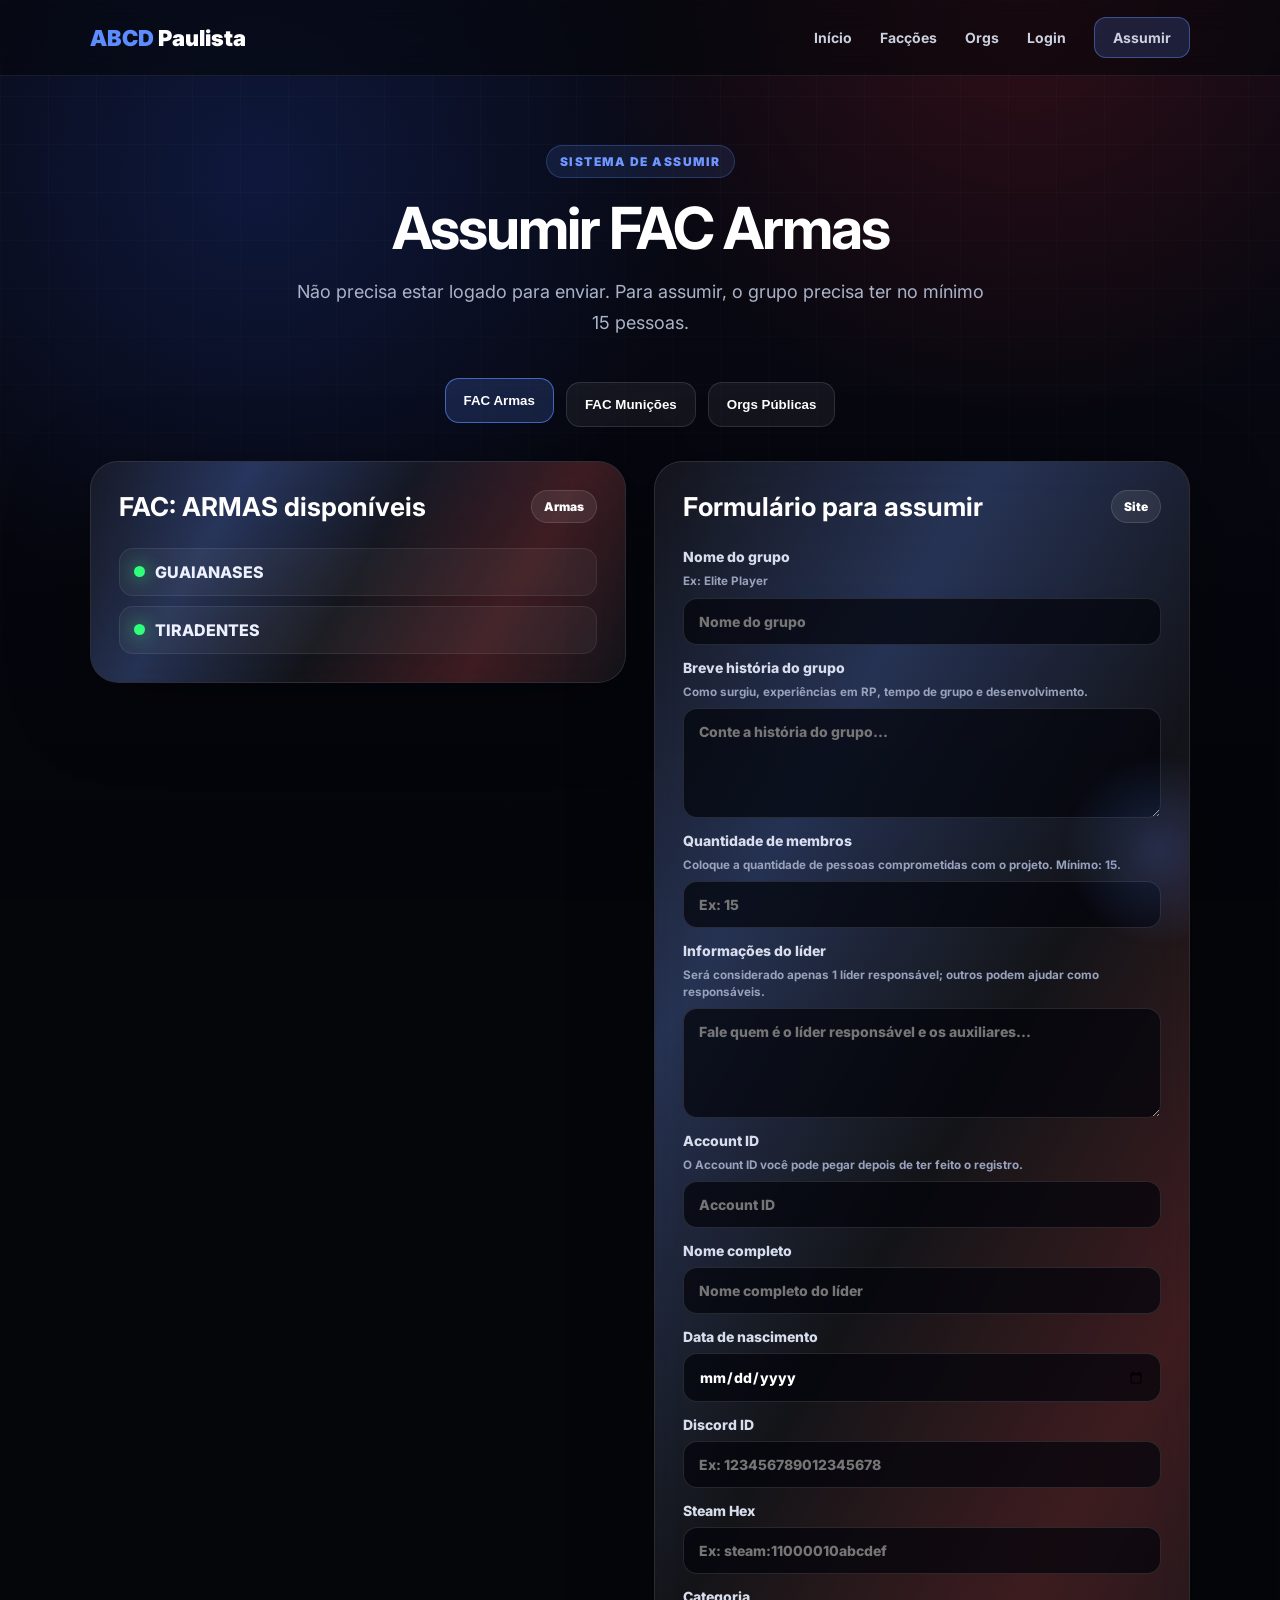
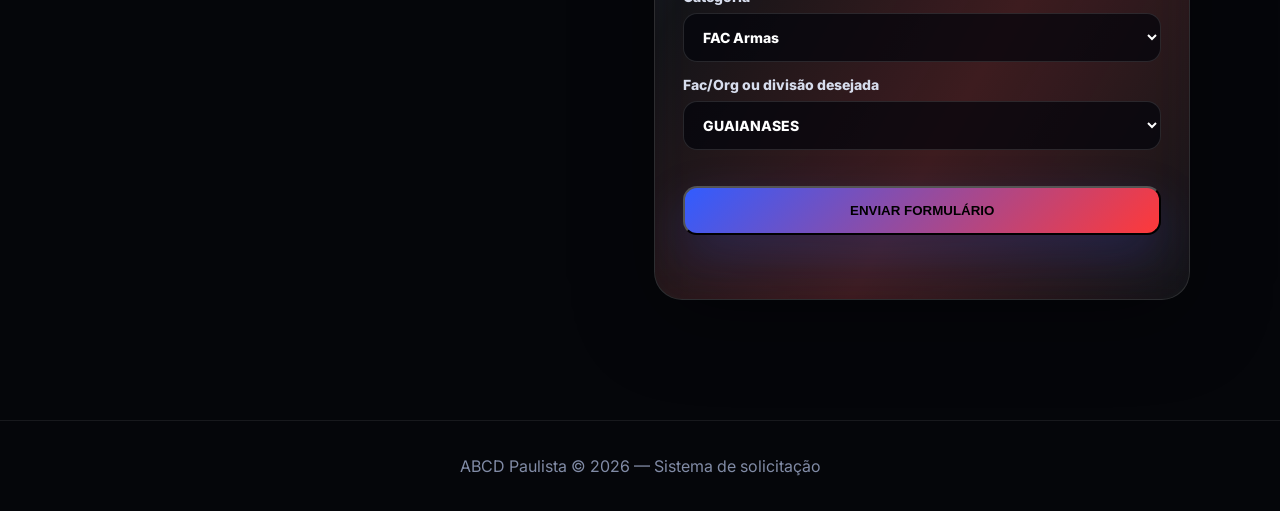
==== assumir.html @ 23af9a15 "Add files via upload" ====
<!DOCTYPE html>
<html lang="pt-BR">
<head>
  <meta charset="UTF-8" />
  <meta name="viewport" content="width=device-width, initial-scale=1.0" />
  <title>Assumir | ABCD Paulista</title>
  <link rel="preconnect" href="https://fonts.googleapis.com">
  <link rel="preconnect" href="https://fonts.gstatic.com" crossorigin>
  <link href="https://fonts.googleapis.com/css2?family=Inter:wght@400;600;700;800;900&display=swap" rel="stylesheet">
  <link rel="stylesheet" href="style.css" />
</head>
<body>
  <div class="noise"></div>
  <div class="loader" id="loader"><div class="loader-box"><span>ABCD</span><small>abrindo solicitação...</small></div></div>

  <header class="header">
    <a class="logo" href="index.html"><span>ABCD</span> Paulista</a>
    <nav class="nav" id="nav">
      <a href="index.html#inicio">Início</a>
      <a href="index.html#faccoes">Facções</a>
      <a href="index.html#orgs">Orgs</a>
      <a href="painel-staff.html" class="staff-link">PAINEL-STAFF</a>
      <a href="login.html" class="login-link">Login</a>
      <button class="logout-btn" id="logoutBtn" type="button">Sair</button>
      <a href="assumir.html" class="nav-btn">Assumir</a>
    </nav>
    <button class="menu" id="menu" aria-label="Abrir menu">☰</button>
  </header>

  <main>
    <section class="section apply-page">
      <div class="section-title reveal">
        <p class="tag">Sistema de assumir</p>
        <h2 id="pageTitle">Escolha a FAC/ORG</h2>
        <p class="desc small-center">Não precisa estar logado para enviar. Para assumir, o grupo precisa ter no mínimo 15 pessoas.</p>
      </div>

      <div class="tabs reveal">
        <button class="tab-btn" data-tipo="armas">FAC Armas</button>
        <button class="tab-btn" data-tipo="municoes">FAC Munições</button>
        <button class="tab-btn" data-tipo="orgs">Orgs Públicas</button>
      </div>

      <div class="grid two apply-layout assume-animated">
        <article class="category reveal">
          <div class="category-head"><h3 id="categoriaTitulo">Disponíveis</h3><span class="badge" id="categoriaBadge">Selecione</span></div>
          <div class="items" id="listaDisponiveis"></div>
        </article>

        <article class="category reveal delay form-glow">
          <div class="category-head"><h3>Formulário para assumir</h3><span class="badge">Site</span></div>
          <form class="form" id="assumirForm">
            <label>Nome do grupo
              <small>Ex: Elite Player</small>
              <input type="text" id="grupoNome" placeholder="Nome do grupo" required>
            </label>

            <label>Breve história do grupo
              <small>Como surgiu, experiências em RP, tempo de grupo e desenvolvimento.</small>
              <textarea id="historia" placeholder="Conte a história do grupo..." required></textarea>
            </label>

            <label>Quantidade de membros
              <small>Coloque a quantidade de pessoas comprometidas com o projeto. Mínimo: 15.</small>
              <input type="number" id="membros" min="1" placeholder="Ex: 15" required>
            </label>

            <label>Informações do líder
              <small>Será considerado apenas 1 líder responsável; outros podem ajudar como responsáveis.</small>
              <textarea id="liderInfo" placeholder="Fale quem é o líder responsável e os auxiliares..." required></textarea>
            </label>

            <label>Account ID
              <small>O Account ID você pode pegar depois de ter feito o registro.</small>
              <input type="text" id="accountId" placeholder="Account ID" required>
            </label>

            <label>Nome completo
              <input type="text" id="nomeCompleto" placeholder="Nome completo do líder" required>
            </label>

            <label>Data de nascimento
              <input type="date" id="nascimento" required>
            </label>

            <label>Discord ID
              <input type="text" id="discordId" placeholder="Ex: 123456789012345678" required>
            </label>

            <label>Steam Hex
              <input type="text" id="steamHex" placeholder="Ex: steam:11000010abcdef" required>
            </label>

            <label>Categoria
              <select id="tipo" required>
                <option value="armas">FAC Armas</option>
                <option value="municoes">FAC Munições</option>
                <option value="orgs">Org Pública</option>
              </select>
            </label>

            <label id="orgMaeBox">Org principal
              <select id="orgMae"></select>
            </label>

            <label>Fac/Org ou divisão desejada
              <select id="organizacao" required></select>
            </label>

            <button class="btn primary full" type="submit">ENVIAR FORMULÁRIO</button>
            <p class="form-note" id="formMsg"></p>
          </form>
        </article>
      </div>
    </section>
  </main>

  <footer><p>ABCD Paulista © 2026 — Sistema de solicitação</p></footer>
  <script src="script.js"></script>
  <script src="assumir.js"></script>
</body>
</html>
---- style.css ----
*{margin:0;padding:0;box-sizing:border-box}html{scroll-behavior:smooth}body{font-family:Inter,Arial,sans-serif;background:#05060a;color:#fff;overflow-x:hidden}a{text-decoration:none;color:inherit}.noise{position:fixed;inset:0;background:radial-gradient(circle at 20% 20%,rgba(49,98,255,.18),transparent 35%),radial-gradient(circle at 80% 0%,rgba(255,42,42,.16),transparent 32%),linear-gradient(180deg,#080914,#04050a);z-index:-2}.noise:after{content:"";position:absolute;inset:0;background-image:linear-gradient(rgba(255,255,255,.025) 1px,transparent 1px),linear-gradient(90deg,rgba(255,255,255,.025) 1px,transparent 1px);background-size:48px 48px;mask-image:linear-gradient(to bottom,#000,transparent 88%)}.loader{position:fixed;inset:0;display:grid;place-items:center;background:#04050a;z-index:99;transition:.7s ease}.loader.hide{opacity:0;visibility:hidden}.loader-box{display:flex;flex-direction:column;gap:10px;align-items:center;animation:zoomIn .8s ease}.loader-box span{font-size:42px;font-weight:900;letter-spacing:8px;background:linear-gradient(90deg,#fff,#5d8cff,#ff4141);-webkit-background-clip:text;color:transparent}.loader-box small{color:#9fa7bd;letter-spacing:3px;text-transform:uppercase}.header{position:fixed;top:0;left:0;width:100%;height:76px;padding:0 7%;display:flex;align-items:center;justify-content:space-between;background:rgba(5,6,10,.55);backdrop-filter:blur(18px);border-bottom:1px solid rgba(255,255,255,.08);z-index:50}.logo{font-weight:900;font-size:22px}.logo span{color:#5d8cff}.nav{display:flex;align-items:center;gap:28px}.nav a{color:#cad0df;font-weight:700;font-size:14px;transition:.3s}.nav a:hover{color:#fff;transform:translateY(-2px)}.nav-btn{padding:11px 18px;border-radius:12px;background:rgba(93,140,255,.18);border:1px solid rgba(93,140,255,.45)}.menu{display:none;background:none;border:0;color:#fff;font-size:28px}.section{padding:120px 7%}.hero{min-height:100vh;display:grid;grid-template-columns:1.2fr .8fr;align-items:center;gap:50px}.tag{display:inline-flex;color:#6f97ff;background:rgba(93,140,255,.12);border:1px solid rgba(93,140,255,.28);padding:8px 13px;border-radius:999px;text-transform:uppercase;font-size:12px;font-weight:900;letter-spacing:1.5px}.hero h1{font-size:clamp(42px,7vw,88px);line-height:.95;margin:20px 0;font-weight:900;letter-spacing:-4px}.hero h1 span{background:linear-gradient(90deg,#5d8cff,#ff4141);-webkit-background-clip:text;color:transparent}.desc{max-width:700px;color:#abb3c8;font-size:18px;line-height:1.7}.actions{display:flex;gap:14px;margin-top:35px;flex-wrap:wrap}.btn{display:inline-flex;align-items:center;justify-content:center;padding:15px 22px;border-radius:14px;font-weight:900;transition:.35s}.btn:hover{transform:translateY(-4px) scale(1.02)}.primary{background:linear-gradient(135deg,#315cff,#ff3939);box-shadow:0 20px 50px rgba(49,92,255,.22)}.ghost{border:1px solid rgba(255,255,255,.14);background:rgba(255,255,255,.05)}.hero-card,.category,.rules-box,.apply-card{position:relative;background:rgba(255,255,255,.06);border:1px solid rgba(255,255,255,.11);border-radius:28px;padding:28px;backdrop-filter:blur(22px);box-shadow:0 20px 80px rgba(0,0,0,.35);overflow:hidden}.hero-card:before,.category:before,.apply-card:before{content:"";position:absolute;inset:-2px;background:linear-gradient(120deg,transparent,rgba(93,140,255,.25),transparent,rgba(255,65,65,.18),transparent);z-index:-1;animation:borderMove 4s linear infinite}.pulse{width:52px;height:52px;border-radius:50%;background:#35ff7c;box-shadow:0 0 0 0 rgba(53,255,124,.65);animation:pulse 1.7s infinite}.hero-card h3{font-size:28px;margin:18px 0}.stat{display:flex;justify-content:space-between;padding:16px 0;border-top:1px solid rgba(255,255,255,.08);color:#cfd4e5}.stat strong{color:#fff}.section-title{text-align:center;margin-bottom:44px}.section-title h2{font-size:clamp(30px,5vw,58px);margin-top:15px;letter-spacing:-2px}.grid.two{display:grid;grid-template-columns:repeat(2,1fr);gap:28px}.category-head{display:flex;align-items:center;justify-content:space-between;gap:15px;margin-bottom:25px}.category h3{font-size:26px}.badge{font-size:12px;font-weight:900;color:#fff;background:rgba(255,255,255,.08);border:1px solid rgba(255,255,255,.12);padding:8px 12px;border-radius:999px}.category h4{margin:20px 0 12px;color:#d8dff3;text-transform:uppercase;font-size:12px;letter-spacing:2px}.items{display:grid;gap:10px}.items.compact{grid-template-columns:repeat(2,1fr)}.item{display:flex;align-items:center;gap:10px;padding:13px 14px;border-radius:14px;background:rgba(255,255,255,.045);border:1px solid rgba(255,255,255,.08);font-weight:800;color:#edf1ff;transition:.3s}.item:hover{transform:translateX(5px);background:rgba(255,255,255,.075)}.item span{width:11px;height:11px;border-radius:50%;display:block}.free span{background:#2fff7a;box-shadow:0 0 18px rgba(47,255,122,.8)}.busy span{background:#ff3c3c;box-shadow:0 0 18px rgba(255,60,60,.8)}.org-grid{display:grid;grid-template-columns:repeat(3,1fr);gap:18px}.org-card{min-height:110px;display:grid;place-items:center;text-align:center;padding:18px;border-radius:22px;background:linear-gradient(145deg,rgba(255,255,255,.075),rgba(255,255,255,.025));border:1px solid rgba(255,255,255,.1);font-size:20px;font-weight:900;transition:.35s}.org-card:hover{transform:translateY(-8px);border-color:rgba(93,140,255,.55);box-shadow:0 18px 55px rgba(93,140,255,.16)}.rules-box{max-width:900px;margin:0 auto;color:#cbd2e5;line-height:1.8}.rules-box ul{margin-top:18px;padding-left:20px}.apply{padding-top:80px}.apply-card{text-align:center;max-width:850px;margin:auto}.apply-card h2{font-size:48px;margin:18px 0}.apply-card p{color:#b9c1d6;margin-bottom:25px}footer{text-align:center;padding:35px;color:#818ba6;border-top:1px solid rgba(255,255,255,.08)}.reveal{opacity:0;transform:translateY(34px);transition:1s cubic-bezier(.2,.8,.2,1)}.reveal.show{opacity:1;transform:none}.delay{transition-delay:.18s}@keyframes pulse{70%{box-shadow:0 0 0 18px rgba(53,255,124,0)}}@keyframes zoomIn{from{opacity:0;transform:scale(.85)}to{opacity:1;transform:scale(1)}}@keyframes borderMove{to{transform:rotate(360deg)}}@media(max-width:900px){.header{padding:0 5%}.menu{display:block}.nav{position:absolute;top:76px;right:5%;width:240px;display:none;flex-direction:column;align-items:stretch;padding:18px;background:rgba(5,6,10,.92);border:1px solid rgba(255,255,255,.1);border-radius:18px}.nav.open{display:flex}.hero{grid-template-columns:1fr;padding-top:140px}.grid.two,.org-grid{grid-template-columns:1fr}.items.compact{grid-template-columns:1fr}.section{padding:90px 5%}.hero h1{letter-spacing:-2px}.apply-card h2{font-size:36px}}
.full{width:100%;margin-top:22px}.center{display:flex;justify-content:center;margin-top:30px}.small-center{margin:14px auto 0;text-align:center}.apply-page{padding-top:145px}.tabs{display:flex;gap:12px;justify-content:center;flex-wrap:wrap;margin-bottom:34px}.tab-btn{border:1px solid rgba(255,255,255,.12);background:rgba(255,255,255,.055);color:#fff;font-weight:900;border-radius:14px;padding:14px 18px;cursor:pointer;transition:.3s}.tab-btn:hover,.tab-btn.active{transform:translateY(-4px);border-color:rgba(93,140,255,.65);background:rgba(93,140,255,.18)}.apply-layout{align-items:start}.form{display:grid;gap:14px}.form label{display:grid;gap:8px;color:#d7dded;font-weight:800;font-size:14px}.form input,.form select,.form textarea{width:100%;border:1px solid rgba(255,255,255,.12);background:rgba(3,5,12,.72);color:#fff;border-radius:14px;padding:14px 15px;outline:0;font:inherit}.form textarea{min-height:110px;resize:vertical}.form input:focus,.form select:focus,.form textarea:focus{border-color:rgba(93,140,255,.7);box-shadow:0 0 0 4px rgba(93,140,255,.12)}.form-note{min-height:22px;color:#35ff7c;font-weight:800}.requests-box{margin-top:28px}.requests{display:grid;gap:12px}.request-card{padding:14px;border-radius:16px;background:rgba(255,255,255,.045);border:1px solid rgba(255,255,255,.08);color:#d7dded}.request-card strong{display:block;color:#fff;margin-bottom:6px}.request-card small{color:#98a2bc}.empty{color:#99a3bb;font-weight:700}.page-fade{animation:pageFade .55s ease both}@keyframes pageFade{from{opacity:0;transform:translateY(14px)}to{opacity:1;transform:none}}

.login-card{max-width:560px;margin:0 auto}.login-warning{display:none;margin-bottom:16px;padding:14px 16px;border-radius:16px;background:rgba(255,65,65,.12);border:1px solid rgba(255,65,65,.3);color:#ffd6d6;font-weight:800}.login-warning a{color:#fff;text-decoration:underline}.form-blocked{opacity:.45;pointer-events:none;filter:grayscale(.25)}code{background:rgba(255,255,255,.1);padding:2px 7px;border-radius:8px;color:#fff}
.logout-btn{display:none;align-items:center;justify-content:center;border:0;cursor:pointer;color:#fff;font-weight:800;background:rgba(255,65,65,.16);border:1px solid rgba(255,65,65,.35);padding:10px 14px;border-radius:999px;font-family:inherit}.logout-btn:hover{transform:translateY(-2px);background:rgba(255,65,65,.25)}.staff-link{display:none}.staff-page{min-height:100vh}.staff-actions{max-width:520px;margin:0 auto 48px;display:grid;gap:18px}.staff-btn{display:flex;align-items:center;justify-content:center;min-height:76px;text-align:center;padding:20px;border-radius:22px;background:linear-gradient(145deg,rgba(93,140,255,.22),rgba(255,255,255,.055));border:1px solid rgba(255,255,255,.13);font-weight:900;letter-spacing:.5px;transition:.35s}.staff-btn:hover{transform:translateY(-7px) scale(1.02);border-color:rgba(93,140,255,.7);box-shadow:0 22px 70px rgba(93,140,255,.18)}.staff-section{margin-top:34px}.inline-form{margin-bottom:24px}.request-card b{color:#fff}.request-card p{margin:6px 0;line-height:1.55}.mini-actions{display:flex;gap:10px;flex-wrap:wrap;margin-top:14px}.mini-actions button{border:1px solid rgba(255,255,255,.14);background:rgba(255,255,255,.08);color:#fff;border-radius:12px;padding:10px 13px;font-weight:900;cursor:pointer}.mini-actions button:hover{background:rgba(93,140,255,.22)}.org-card small{font-size:13px;color:#b8c0d7;font-weight:800}label small{color:#98a2bc;font-weight:700;line-height:1.4}.login-link,.staff-link{align-items:center}
@media(max-width:900px){.logout-btn{width:100%}.staff-actions{max-width:100%}.mini-actions button{flex:1}}

.two-buttons{display:grid;grid-template-columns:1fr 1fr;gap:14px}.danger{background:linear-gradient(135deg,#ff3939,#8a1fff);box-shadow:0 20px 50px rgba(255,57,57,.2)}.choice-preview{padding:14px 16px;border-radius:16px;background:rgba(93,140,255,.12);border:1px solid rgba(93,140,255,.3);color:#e8edff;font-weight:900}.assume-animated .category{animation:floatCard 5s ease-in-out infinite}.assume-animated .category:nth-child(2){animation-delay:.4s}.form-glow:after{content:"";position:absolute;width:200px;height:200px;border-radius:50%;right:-70px;top:20%;background:radial-gradient(circle,rgba(93,140,255,.22),transparent 68%);filter:blur(3px);animation:orbMove 4s ease-in-out infinite;pointer-events:none}.apply-page .tab-btn{position:relative;overflow:hidden}.apply-page .tab-btn:before{content:"";position:absolute;inset:0;translate:-120% 0;background:linear-gradient(90deg,transparent,rgba(255,255,255,.18),transparent);transition:.7s}.apply-page .tab-btn:hover:before{translate:120% 0}.form input,.form select,.form textarea{transition:.28s}.form label{animation:formRise .55s ease both}.form label:nth-child(2){animation-delay:.04s}.form label:nth-child(3){animation-delay:.08s}.form label:nth-child(4){animation-delay:.12s}.form label:nth-child(5){animation-delay:.16s}.form label:nth-child(6){animation-delay:.20s}.form label:nth-child(7){animation-delay:.24s}.form label:nth-child(8){animation-delay:.28s}.form label:nth-child(9){animation-delay:.32s}.form label:nth-child(10){animation-delay:.36s}.form label:nth-child(11){animation-delay:.40s}.form label:nth-child(12){animation-delay:.44s}@keyframes floatCard{0%,100%{transform:translateY(0)}50%{transform:translateY(-8px)}}@keyframes orbMove{0%,100%{transform:translate(0,0) scale(1)}50%{transform:translate(-30px,35px) scale(1.15)}}@keyframes formRise{from{opacity:0;transform:translateY(10px)}to{opacity:1;transform:none}}@media(max-width:900px){.two-buttons{grid-template-columns:1fr}}
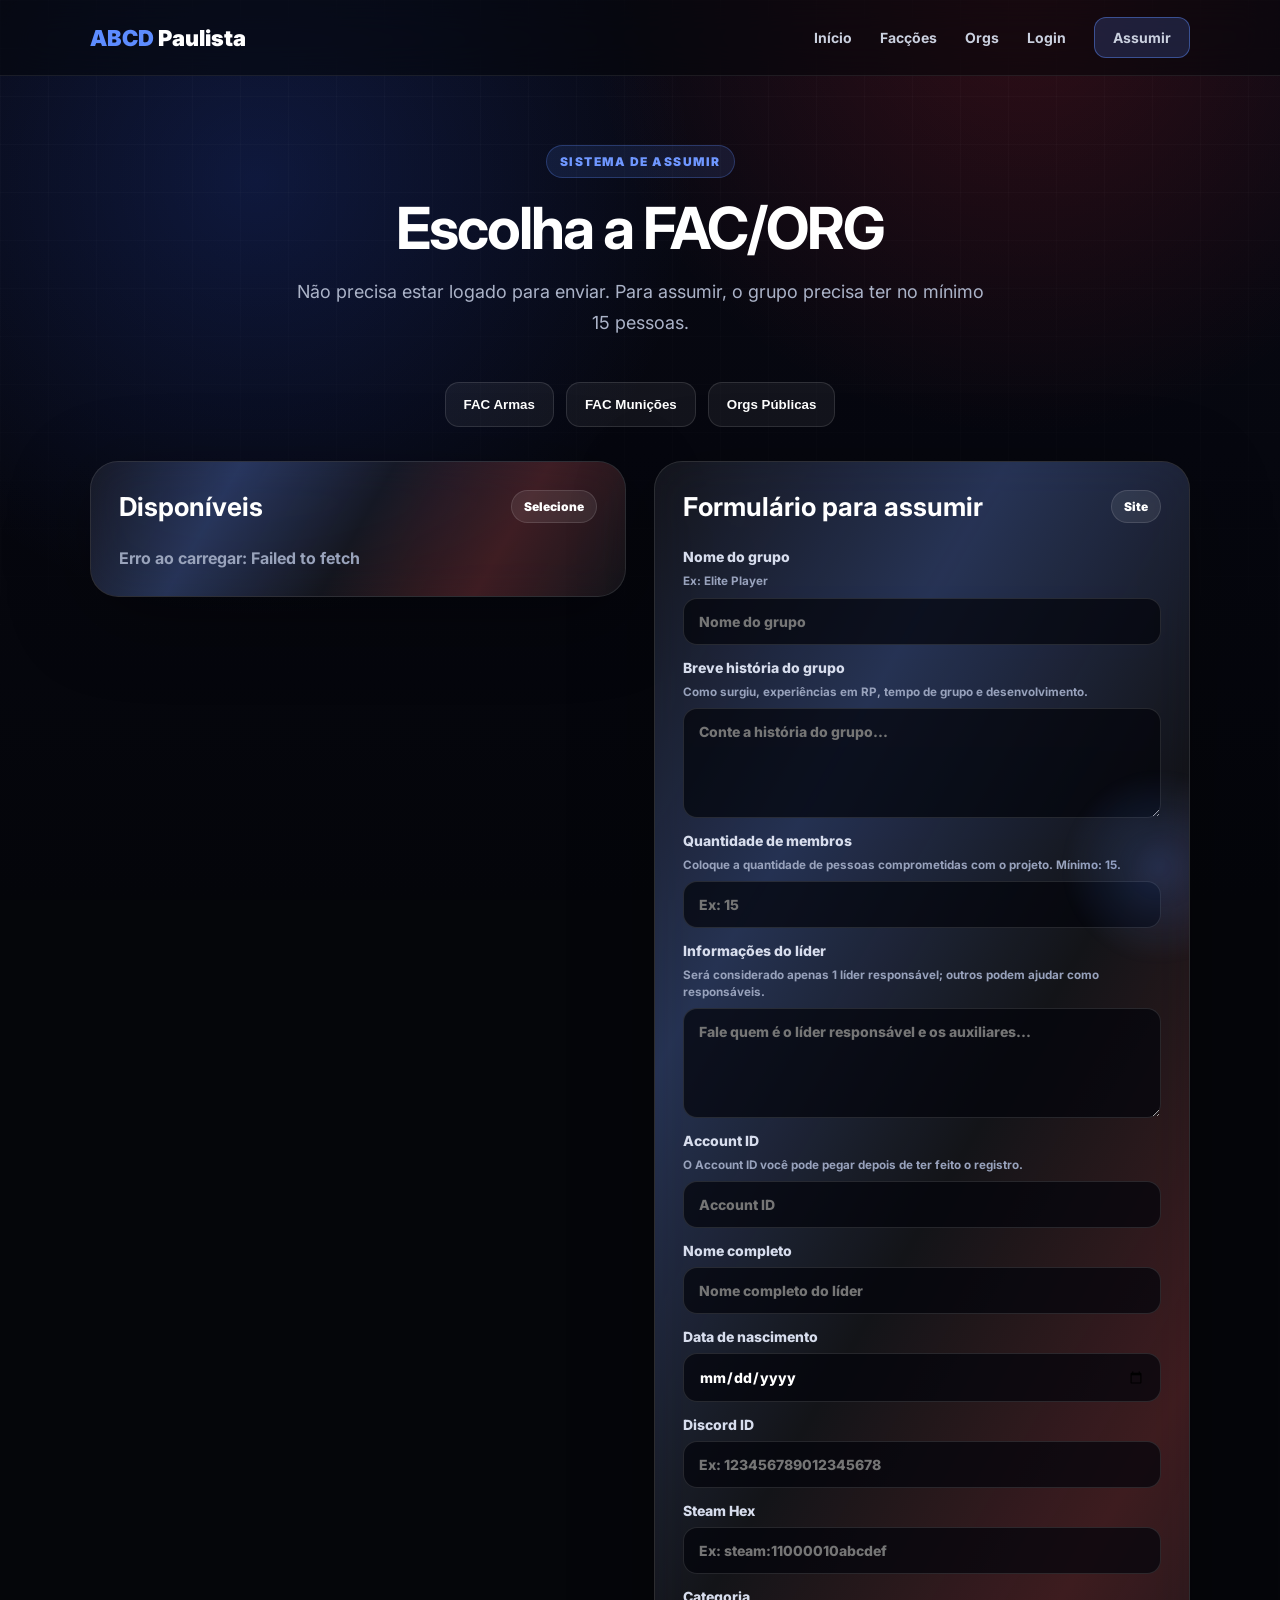
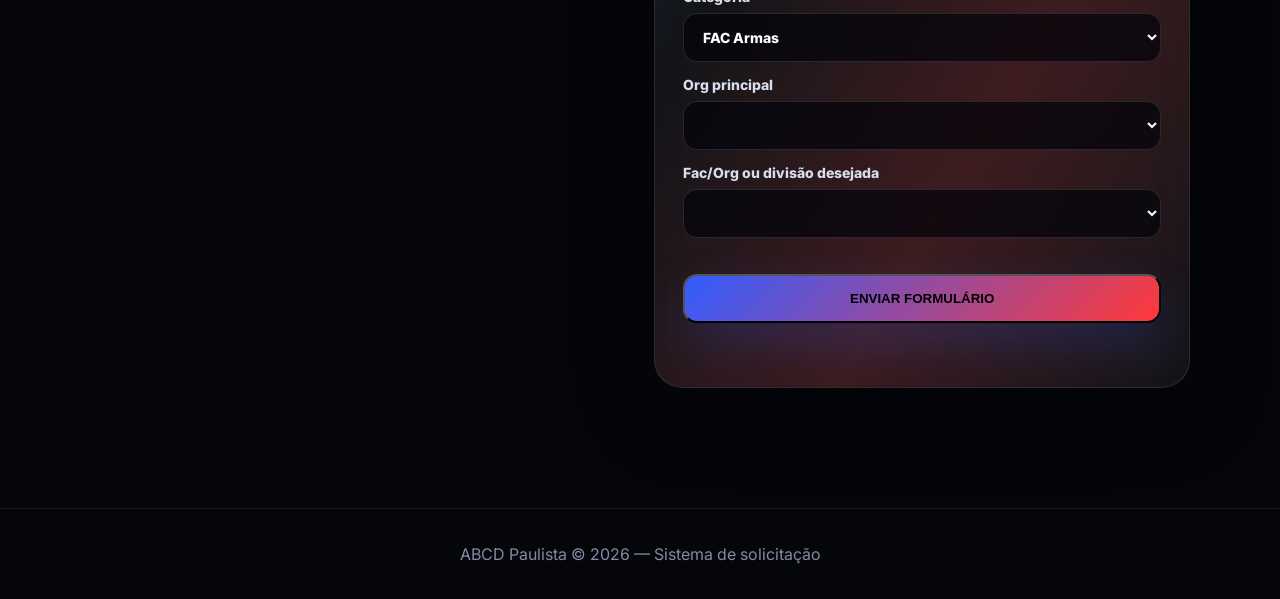
==== commit 37e84ab0: "Add files via upload" ====
--- a/assumir.html
+++ b/assumir.html
@@ -18,7 +18,7 @@
     <nav class="nav" id="nav">
       <a href="index.html#inicio">Início</a>
       <a href="index.html#faccoes">Facções</a>
-      <a href="index.html#orgs">Orgs</a>
+      <a href="orgs.html">Orgs</a>
       <a href="painel-staff.html" class="staff-link">PAINEL-STAFF</a>
       <a href="login.html" class="login-link">Login</a>
       <button class="logout-btn" id="logoutBtn" type="button">Sair</button>
--- a/style.css
+++ b/style.css
@@ -6,3 +6,14 @@
 @media(max-width:900px){.logout-btn{width:100%}.staff-actions{max-width:100%}.mini-actions button{flex:1}}
 
 .two-buttons{display:grid;grid-template-columns:1fr 1fr;gap:14px}.danger{background:linear-gradient(135deg,#ff3939,#8a1fff);box-shadow:0 20px 50px rgba(255,57,57,.2)}.choice-preview{padding:14px 16px;border-radius:16px;background:rgba(93,140,255,.12);border:1px solid rgba(93,140,255,.3);color:#e8edff;font-weight:900}.assume-animated .category{animation:floatCard 5s ease-in-out infinite}.assume-animated .category:nth-child(2){animation-delay:.4s}.form-glow:after{content:"";position:absolute;width:200px;height:200px;border-radius:50%;right:-70px;top:20%;background:radial-gradient(circle,rgba(93,140,255,.22),transparent 68%);filter:blur(3px);animation:orbMove 4s ease-in-out infinite;pointer-events:none}.apply-page .tab-btn{position:relative;overflow:hidden}.apply-page .tab-btn:before{content:"";position:absolute;inset:0;translate:-120% 0;background:linear-gradient(90deg,transparent,rgba(255,255,255,.18),transparent);transition:.7s}.apply-page .tab-btn:hover:before{translate:120% 0}.form input,.form select,.form textarea{transition:.28s}.form label{animation:formRise .55s ease both}.form label:nth-child(2){animation-delay:.04s}.form label:nth-child(3){animation-delay:.08s}.form label:nth-child(4){animation-delay:.12s}.form label:nth-child(5){animation-delay:.16s}.form label:nth-child(6){animation-delay:.20s}.form label:nth-child(7){animation-delay:.24s}.form label:nth-child(8){animation-delay:.28s}.form label:nth-child(9){animation-delay:.32s}.form label:nth-child(10){animation-delay:.36s}.form label:nth-child(11){animation-delay:.40s}.form label:nth-child(12){animation-delay:.44s}@keyframes floatCard{0%,100%{transform:translateY(0)}50%{transform:translateY(-8px)}}@keyframes orbMove{0%,100%{transform:translate(0,0) scale(1)}50%{transform:translate(-30px,35px) scale(1.15)}}@keyframes formRise{from{opacity:0;transform:translateY(10px)}to{opacity:1;transform:none}}@media(max-width:900px){.two-buttons{grid-template-columns:1fr}}
+
+.form-category-block{padding:18px;border-radius:22px;background:rgba(255,255,255,.035);border:1px solid rgba(255,255,255,.09);margin-bottom:18px}.form-category-head{display:flex;align-items:center;justify-content:space-between;gap:12px;margin-bottom:14px;padding-bottom:12px;border-bottom:1px solid rgba(255,255,255,.09)}.form-category-head h4{margin:0!important;color:#fff;font-size:15px;letter-spacing:1.5px}.form-category-head span{padding:8px 12px;border-radius:999px;background:rgba(93,140,255,.14);border:1px solid rgba(93,140,255,.28);font-weight:900;color:#dce6ff;font-size:12px}.form-category-list{display:grid;gap:12px}.form-card{border-left:4px solid rgba(93,140,255,.75)}
+
+.form-filter-tabs{display:grid;grid-template-columns:repeat(4,1fr);gap:12px;margin:16px 0 18px}
+.form-filter-tabs button{border:1px solid rgba(255,255,255,.14);background:rgba(255,255,255,.055);color:#fff;border-radius:16px;padding:14px 12px;font-weight:900;cursor:pointer;transition:.25s ease}
+.form-filter-tabs button:hover{transform:translateY(-2px);border-color:rgba(93,140,255,.55)}
+.form-filter-tabs button.active{background:linear-gradient(135deg,#3764ff,#ff373d);border-color:rgba(255,255,255,.28);box-shadow:0 16px 35px rgba(55,100,255,.18)}
+@media(max-width:760px){.form-filter-tabs{grid-template-columns:1fr 1fr}}
+@media(max-width:480px){.form-filter-tabs{grid-template-columns:1fr}}
+
+.org-link-card{display:flex;align-items:center;justify-content:center;text-align:center;min-height:92px;transition:.28s ease}.org-link-card:hover{transform:translateY(-5px) scale(1.02);border-color:rgba(93,140,255,.55);box-shadow:0 18px 60px rgba(93,140,255,.16)}.org-link-card small{color:#b8c0d7;font-size:12px;text-transform:uppercase}.link-tabs a,.org-selector-tabs button{border:1px solid rgba(255,255,255,.14);background:rgba(255,255,255,.055);color:#fff;border-radius:16px;padding:14px 12px;font-weight:900;cursor:pointer;transition:.25s ease;text-align:center}.link-tabs a:hover,.org-selector-tabs button:hover{transform:translateY(-2px);border-color:rgba(93,140,255,.55)}.link-tabs a.active,.org-selector-tabs button.active{background:linear-gradient(135deg,#3764ff,#ff373d);border-color:rgba(255,255,255,.28);box-shadow:0 16px 35px rgba(55,100,255,.18)}.mini-staff-actions{grid-template-columns:repeat(4,1fr);max-width:100%;}.mini-staff-actions .staff-btn{min-height:58px;font-size:13px}@media(max-width:900px){.mini-staff-actions{grid-template-columns:1fr 1fr}}@media(max-width:520px){.mini-staff-actions{grid-template-columns:1fr}}
